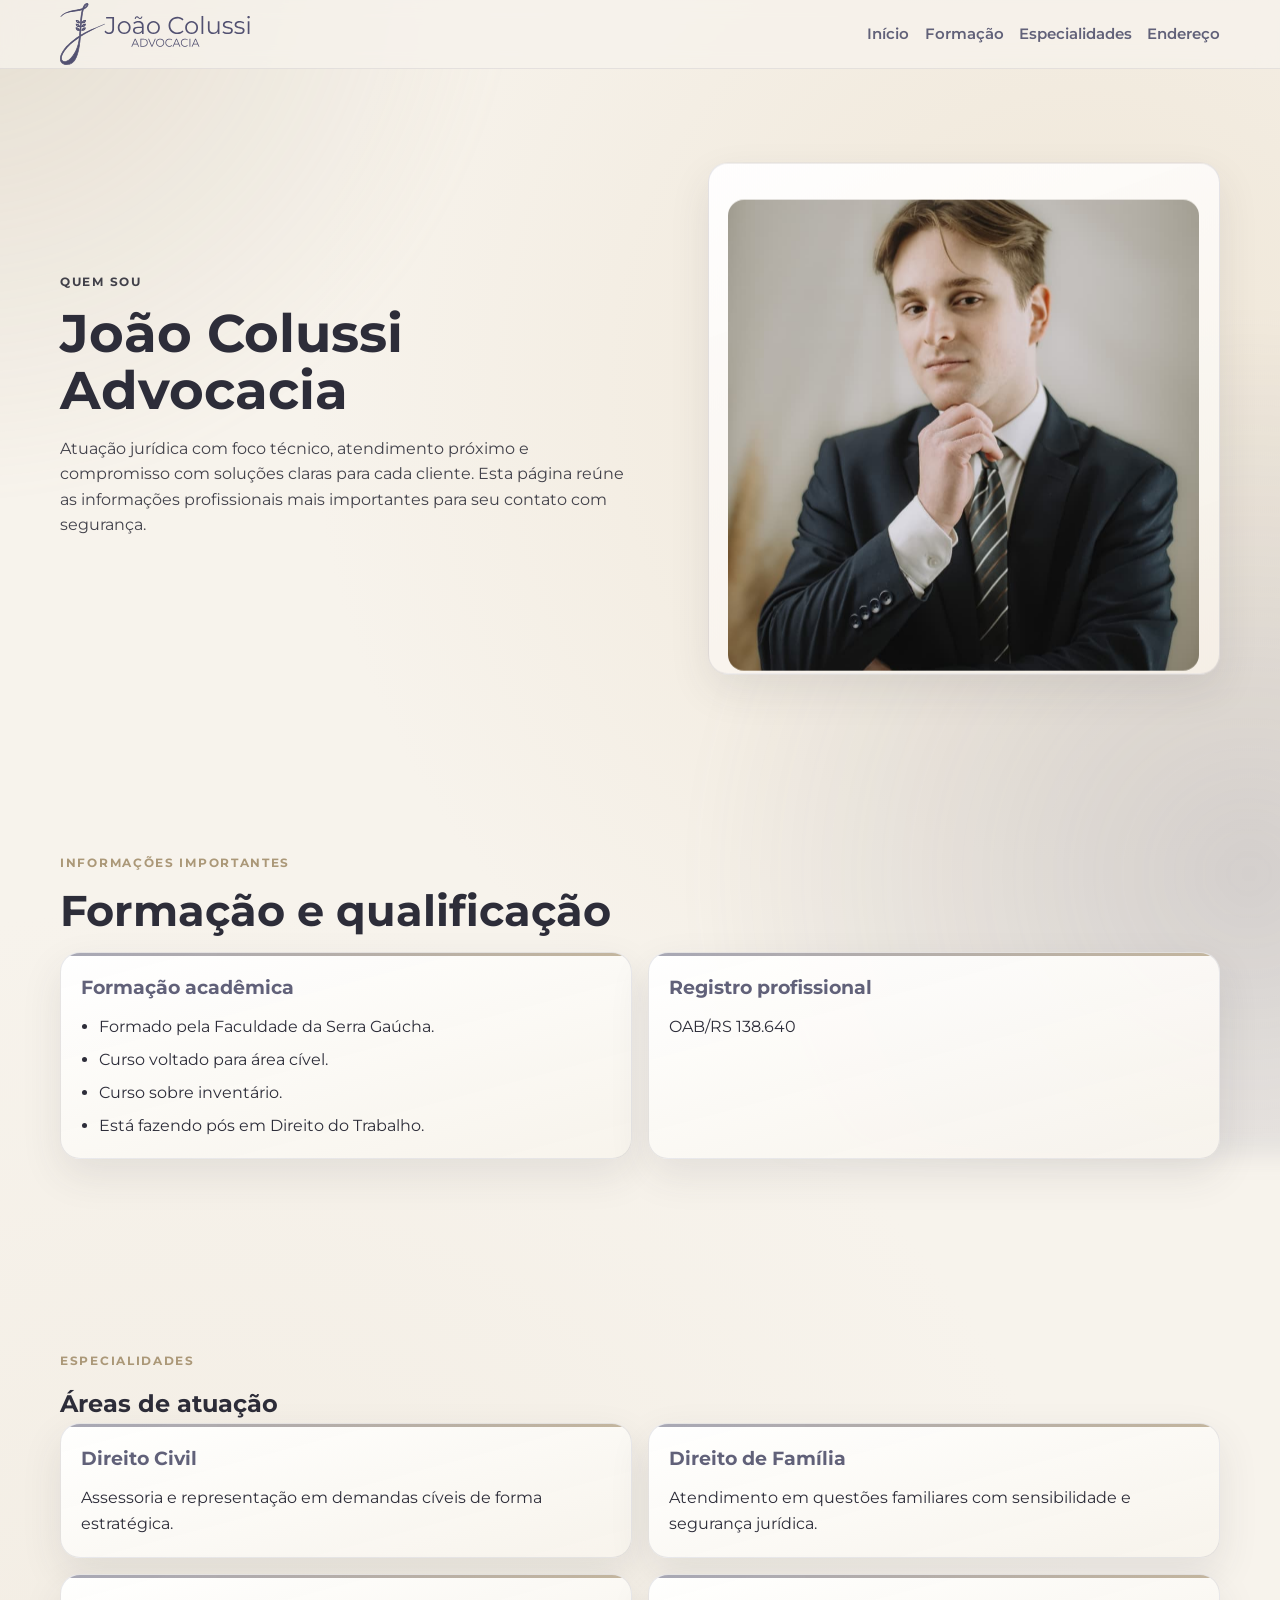
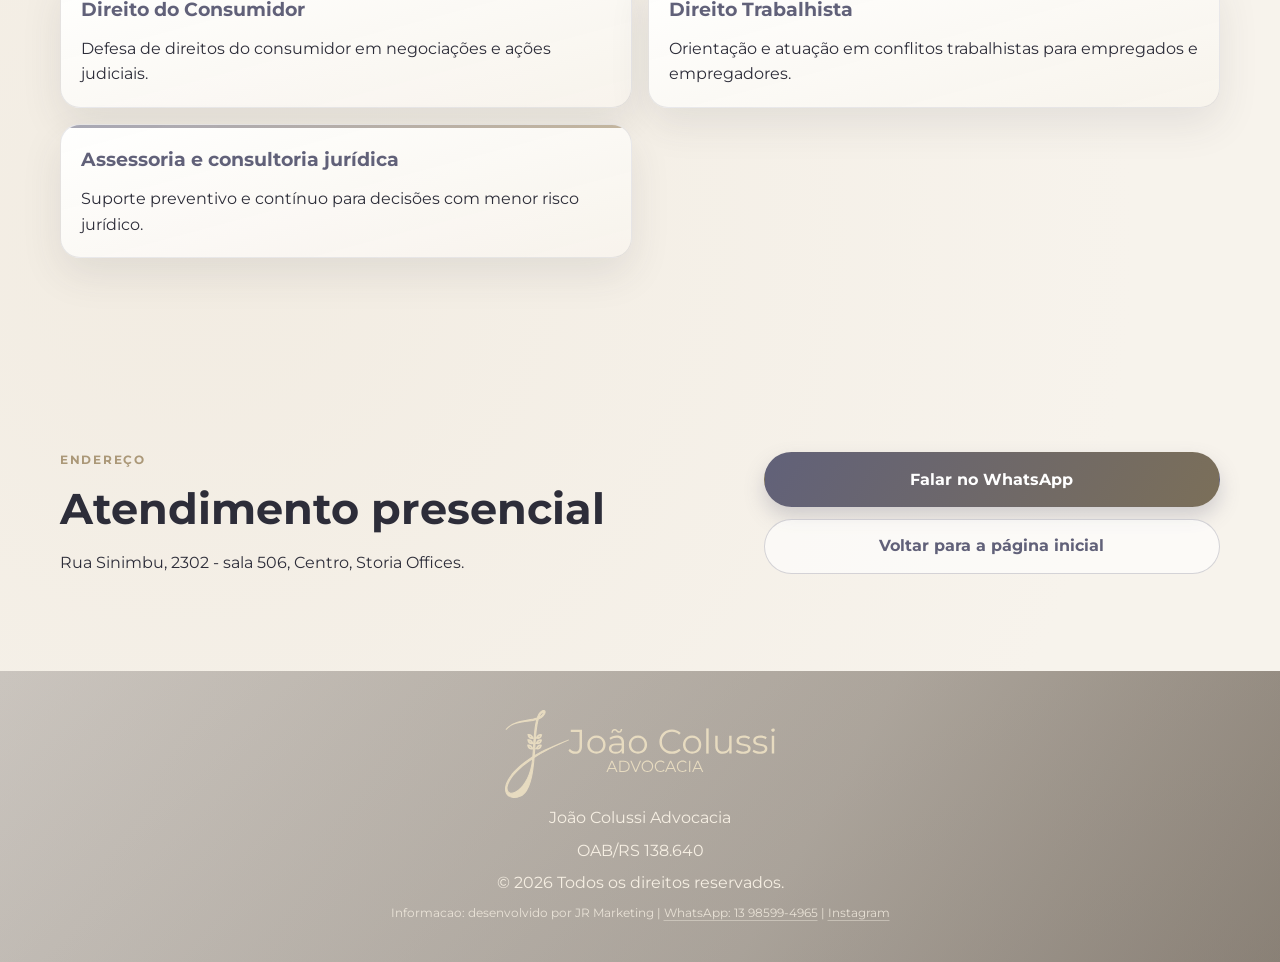
==== quem-sou.html @ 12dce71d "feat: launch premium landing page and vercel deploy setup" ====
<!doctype html>
<html lang="pt-BR">
<head>
  <meta charset="UTF-8" />
  <meta name="viewport" content="width=device-width, initial-scale=1.0" />
  <title>Quem Sou | João Colussi Advocacia</title>
  <meta name="description" content="Conheça João Colussi Advocacia: formação, especialidades, OAB e endereço de atendimento." />
  <link rel="preconnect" href="https://fonts.googleapis.com" />
  <link rel="preconnect" href="https://fonts.gstatic.com" crossorigin />
  <link href="https://fonts.googleapis.com/css2?family=Montserrat:wght@400;500;600;700;800&display=swap" rel="stylesheet" />
  <link rel="stylesheet" href="assets/css/style.css" />
</head>
<body>
  <div class="background-aura" aria-hidden="true"></div>

  <header class="site-header" id="topo">
    <div class="container header-content">
      <a class="brand" href="index.html" aria-label="Voltar para a pagina inicial">
        <img src="assets/img/logo.svg" alt="João Colussi Advocacia" />
      </a>

      <button class="menu-toggle" aria-expanded="false" aria-controls="site-nav" aria-label="Abrir menu">
        <span></span>
        <span></span>
      </button>

      <nav id="site-nav" class="site-nav" aria-label="Navegação principal">
        <a href="index.html">Início</a>
        <a href="#formacao">Formação</a>
        <a href="#especialidades">Especialidades</a>
        <a href="#endereco">Endereço</a>
      </nav>
    </div>
  </header>

  <main>
    <section class="page-hero section-reveal">
      <div class="container page-hero-grid">
        <div>
          <p class="eyebrow">Quem sou</p>
          <h1>João Colussi Advocacia</h1>
          <p>
            Atuação jurídica com foco técnico, atendimento próximo e compromisso com soluções claras para cada cliente.
            Esta página reúne as informações profissionais mais importantes para seu contato com segurança.
          </p>
        </div>

        <div class="profile-panel parallax-wrap" aria-hidden="true" data-parallax data-parallax-speed="0.2">
          <img src="assets/img/foto-quem-sou-pagina.jpeg" alt="" class="profile-photo" data-parallax data-parallax-speed="0.32" />
        </div>
      </div>
    </section>

    <section id="formacao" class="services section-reveal">
      <div class="container">
        <p class="eyebrow">Informações importantes</p>
        <h2>Formação e qualificação</h2>

        <div class="facts-grid">
          <article class="fact-card">
            <h3>Formação acadêmica</h3>
            <ul class="fact-list">
              <li>Formado pela Faculdade da Serra Gaúcha.</li>
              <li>Curso voltado para área cível.</li>
              <li>Curso sobre inventário.</li>
              <li>Está fazendo pós em Direito do Trabalho.</li>
            </ul>
          </article>

          <article class="fact-card">
            <h3>Registro profissional</h3>
            <p>OAB/RS 138.640</p>
          </article>
        </div>
      </div>
    </section>

    <section id="especialidades" class="about section-reveal">
      <div class="container">
        <p class="eyebrow">Especialidades</p>
        <h2>Áreas de atuação</h2>

        <div class="facts-grid">
          <article class="fact-card">
            <h3>Direito Civil</h3>
            <p>Assessoria e representação em demandas cíveis de forma estratégica.</p>
          </article>
          <article class="fact-card">
            <h3>Direito de Família</h3>
            <p>Atendimento em questões familiares com sensibilidade e segurança jurídica.</p>
          </article>
          <article class="fact-card">
            <h3>Direito do Consumidor</h3>
            <p>Defesa de direitos do consumidor em negociações e ações judiciais.</p>
          </article>
          <article class="fact-card">
            <h3>Direito Trabalhista</h3>
            <p>Orientação e atuação em conflitos trabalhistas para empregados e empregadores.</p>
          </article>
          <article class="fact-card">
            <h3>Assessoria e consultoria jurídica</h3>
            <p>Suporte preventivo e contínuo para decisões com menor risco jurídico.</p>
          </article>
        </div>
      </div>
    </section>

    <section id="endereco" class="contact section-reveal">
      <div class="container contact-grid">
        <div>
          <p class="eyebrow">Endereço</p>
          <h2>Atendimento presencial</h2>
          <p>Rua Sinimbu, 2302 - sala 506, Centro, Storia Offices.</p>
        </div>

        <div class="contact-actions">
          <a class="btn btn-primary" href="index.html#contato">Falar no WhatsApp</a>
          <a class="btn btn-ghost" href="index.html">Voltar para a página inicial</a>
        </div>
      </div>
    </section>
  </main>

  <footer class="site-footer">
    <div class="container footer-content">
      <img src="assets/img/logo-inverse.svg" alt="João Colussi Advocacia" class="footer-logo" />
      <p>João Colussi Advocacia</p>
      <p>OAB/RS 138.640</p>
      <p>&copy; <span id="year"></span> Todos os direitos reservados.</p>
      <p class="footer-note">
        Informacao: desenvolvido por JR Marketing |
        <a href="https://wa.me/5513985994965" target="_blank" rel="noopener noreferrer">WhatsApp: 13 98599-4965</a>
        |
        <a href="https://www.instagram.com/jotar.marketing/" target="_blank" rel="noopener noreferrer">Instagram</a>
      </p>
    </div>
  </footer>

  <script src="assets/js/main.js"></script>
</body>
</html>
---- assets/css/style.css ----
:root {
  --color-bg: #f7f3ec;
  --color-surface: #ffffff;
  --color-ink: #2d2d39;
  --color-brand: #616179;
  --color-accent: #ab9878;
  --color-soft: #e6dbc8;
  --shadow-strong: 0 25px 70px rgba(97, 97, 121, 0.2);
  --shadow-soft: 0 12px 30px rgba(58, 58, 73, 0.12);
  --shadow-card: 0 16px 40px rgba(58, 58, 73, 0.1);
  --shadow-card-hover: 0 24px 52px rgba(58, 58, 73, 0.18);
  --radius: 22px;
}

* {
  box-sizing: border-box;
}

html {
  scroll-behavior: smooth;
}

body {
  margin: 0;
  color: var(--color-ink);
  background: radial-gradient(circle at 85% 15%, #efe6d7 0%, transparent 32%),
    radial-gradient(circle at 15% 72%, #f2ece2 0%, transparent 44%),
    var(--color-bg);
  font-family: "Montserrat", sans-serif;
  line-height: 1.6;
}

img {
  max-width: 100%;
  display: block;
}

h1,
h2,
h3,
p {
  margin: 0;
}

.container {
  width: min(1160px, 92vw);
  margin-inline: auto;
}

.background-aura {
  position: fixed;
  inset: -20vmax;
  pointer-events: none;
  z-index: -1;
  background:
    radial-gradient(circle at 12% 14%, rgba(171, 152, 120, 0.25), transparent 28%),
    radial-gradient(circle at 84% 80%, rgba(97, 97, 121, 0.22), transparent 30%);
  filter: blur(12px);
}

.site-header {
  position: sticky;
  top: 0;
  z-index: 20;
  backdrop-filter: blur(10px);
  background: rgba(247, 243, 236, 0.78);
  border-bottom: 1px solid rgba(97, 97, 121, 0.12);
}

.header-content {
  min-height: 68px;
  display: flex;
  align-items: center;
  justify-content: space-between;
  gap: 1rem;
}

.brand img {
  width: min(190px, 34vw);
}

.site-nav {
  display: flex;
  gap: 0.95rem;
}

.site-nav a {
  text-decoration: none;
  color: var(--color-brand);
  font-weight: 600;
  font-size: 0.95rem;
  position: relative;
}

.site-nav a::after {
  content: "";
  position: absolute;
  left: 0;
  bottom: -6px;
  width: 0;
  height: 2px;
  background: var(--color-accent);
  transition: width 0.25s ease;
}

.site-nav a:hover::after,
.site-nav a:focus-visible::after {
  width: 100%;
}

.menu-toggle {
  display: none;
  border: 0;
  background: transparent;
  width: 42px;
  height: 42px;
  padding: 0;
  cursor: pointer;
}

.menu-toggle span {
  display: block;
  width: 26px;
  height: 2px;
  margin: 7px auto;
  background: var(--color-brand);
  transition: transform 0.25s ease, opacity 0.25s ease;
}

section {
  padding: 6rem 0;
}

section[id] {
  scroll-margin-top: 92px;
}

.eyebrow {
  letter-spacing: 0.14em;
  text-transform: uppercase;
  font-size: 0.76rem;
  font-weight: 700;
  color: var(--color-accent);
  margin-bottom: 0.9rem;
}

.hero {
  padding-top: 4.5rem;
}

.hero-grid {
  display: grid;
  grid-template-columns: 1.1fr 0.9fr;
  gap: clamp(1.6rem, 4vw, 4rem);
  align-items: center;
}

.hero-copy h1 {
  font-size: clamp(2rem, 4.7vw, 3.65rem);
  line-height: 1.05;
  max-width: 15ch;
  margin-bottom: 1.2rem;
}

.lead {
  max-width: 52ch;
  color: rgba(45, 45, 57, 0.86);
}

.hero-cta {
  display: flex;
  flex-wrap: wrap;
  gap: 0.85rem;
  margin-top: 2rem;
}

.btn {
  display: inline-flex;
  align-items: center;
  justify-content: center;
  border-radius: 999px;
  padding: 0.85rem 1.25rem;
  text-decoration: none;
  font-weight: 700;
  border: 1px solid transparent;
  transition: transform 0.2s ease, box-shadow 0.2s ease;
}

.btn:hover,
.btn:focus-visible {
  transform: translateY(-2px);
}

.btn-primary {
  color: #fff;
  background: linear-gradient(120deg, #616179, #7b6f59);
  box-shadow: 0 10px 20px rgba(97, 97, 121, 0.25);
}

.btn-ghost {
  color: var(--color-brand);
  border-color: rgba(97, 97, 121, 0.26);
  background: rgba(255, 255, 255, 0.6);
}

.hero-metrics {
  list-style: none;
  margin: 2.4rem 0 0;
  padding: 0;
  display: grid;
  grid-template-columns: repeat(3, 1fr);
  gap: 0.9rem;
}

.hero-metrics li {
  background: rgba(255, 255, 255, 0.72);
  border: 1px solid rgba(97, 97, 121, 0.1);
  border-radius: 16px;
  padding: 0.9rem;
  box-shadow: var(--shadow-soft);
}

.hero-metrics strong {
  display: block;
  color: var(--color-brand);
}

.hero-metrics span {
  font-size: 0.92rem;
}

.hero-visual {
  display: grid;
  place-items: center;
}

.hero-frame {
  width: min(560px, 100%);
  border-radius: calc(var(--radius) + 8px);
  background: linear-gradient(160deg, #ebe3d4, #d8cab0);
  padding: clamp(0.7rem, 1.6vw, 1.2rem);
  box-shadow: var(--shadow-strong);
  position: relative;
  overflow: hidden;
}

.hero-frame::after {
  content: "";
  position: absolute;
  inset: -20% -40% auto auto;
  width: 210px;
  height: 210px;
  border-radius: 50%;
  background: radial-gradient(circle, rgba(255, 255, 255, 0.3), transparent 65%);
  pointer-events: none;
}

.hero-frame img {
  width: 100%;
  object-fit: cover;
  border-radius: var(--radius);
}

.about {
  position: relative;
}

.about-grid {
  display: grid;
  grid-template-columns: 0.9fr 1.1fr;
  align-items: center;
  gap: clamp(1.6rem, 4vw, 4rem);
}

.about-image-wrap {
  position: relative;
}

.about-image-wrap::before {
  content: "";
  position: absolute;
  inset: -20px;
  z-index: -1;
  border: 1px solid rgba(97, 97, 121, 0.2);
  border-radius: calc(var(--radius) + 12px);
}

.about-image {
  border-radius: var(--radius);
  box-shadow: var(--shadow-strong);
  width: 100%;
  aspect-ratio: 4 / 5;
  object-fit: cover;
}

.about-copy h2,
.services h2,
.contact h2 {
  font-size: clamp(1.7rem, 3.6vw, 2.7rem);
  line-height: 1.15;
  margin-bottom: 1rem;
}

.about-copy p + p {
  margin-top: 1rem;
}

.services-grid {
  margin-top: 2.4rem;
  display: grid;
  grid-template-columns: repeat(2, 1fr);
  gap: 1rem;
}

.service-card {
  background: linear-gradient(165deg, rgba(255, 255, 255, 0.95), rgba(248, 244, 238, 0.92));
  border-radius: 20px;
  border: 1px solid rgba(97, 97, 121, 0.14);
  padding: 1.28rem;
  box-shadow: var(--shadow-card);
  position: relative;
  overflow: hidden;
  transition: transform 0.28s ease, box-shadow 0.28s ease, border-color 0.28s ease;
}

.service-card::before {
  content: "";
  position: absolute;
  top: 0;
  left: 0;
  right: 0;
  height: 3px;
  background: linear-gradient(90deg, rgba(171, 152, 120, 0.65), rgba(97, 97, 121, 0.55));
}

.service-card h3 {
  color: var(--color-brand);
  margin-bottom: 0.55rem;
}

.service-card:hover,
.service-card:focus-within {
  transform: translateY(-5px);
  box-shadow: var(--shadow-card-hover);
  border-color: rgba(97, 97, 121, 0.24);
}

.highlights {
  background: linear-gradient(145deg, #4f5067, #6d6178 62%, #8d7d65);
  color: #f8f5f0;
}

.highlights-grid {
  display: grid;
  grid-template-columns: repeat(3, 1fr);
  gap: 1rem;
}

.highlights-grid article {
  border: 1px solid rgba(255, 255, 255, 0.25);
  background: rgba(255, 255, 255, 0.07);
  border-radius: 16px;
  padding: 1.1rem;
}

.highlights-grid h3 {
  margin-bottom: 0.55rem;
}

.contact-grid {
  display: grid;
  grid-template-columns: 1.2fr 0.8fr;
  gap: 1.2rem;
  align-items: center;
}

.contact-actions {
  display: grid;
  gap: 0.75rem;
}

.site-footer {
  position: relative;
  overflow: hidden;
  background: linear-gradient(120deg, #efe8dd 0%, #e6dbc8 26%, #ab9878 58%, #616179 100%);
  background-size: 240% 240%;
  animation: footerGradientShift 16s ease-in-out infinite;
  color: #f6efe3;
  text-align: center;
  padding: 2.4rem 0;
}

.site-footer::before {
  content: "";
  position: absolute;
  inset: 0;
  background: linear-gradient(135deg, rgba(34, 35, 49, 0.18), rgba(34, 35, 49, 0.38));
  pointer-events: none;
}

.footer-content {
  position: relative;
  z-index: 1;
  display: grid;
  justify-items: center;
  gap: 0.45rem;
}

.footer-note {
  font-size: 0.78rem;
  opacity: 0.82;
}

.footer-note a {
  font-size: 0.78rem;
}

.footer-content a {
  color: #f6efe3;
  text-decoration-color: rgba(246, 239, 227, 0.5);
  text-underline-offset: 3px;
}

.footer-content a:hover,
.footer-content a:focus-visible {
  text-decoration-color: #f6efe3;
}

@keyframes footerGradientShift {
  0% {
    background-position: 0% 50%;
  }

  50% {
    background-position: 100% 50%;
  }

  100% {
    background-position: 0% 50%;
  }
}

.footer-logo {
  width: min(270px, 62vw);
}

.section-reveal {
  opacity: 0;
  transform: translateY(20px);
  transition: opacity 0.6s ease, transform 0.6s ease;
}

.section-reveal.in-view {
  opacity: 1;
  transform: none;
}

.page-hero {
  padding-top: 5rem;
}

.page-hero-grid {
  display: grid;
  grid-template-columns: 1.08fr 0.92fr;
  gap: clamp(1.5rem, 4vw, 3rem);
  align-items: center;
}

.page-hero h1 {
  font-size: clamp(2rem, 4.5vw, 3.3rem);
  line-height: 1.08;
  margin-bottom: 1rem;
}

.page-hero p {
  color: rgba(45, 45, 57, 0.9);
  max-width: 52ch;
}

.profile-panel {
  background: linear-gradient(160deg, rgba(255, 255, 255, 0.94), rgba(246, 240, 231, 0.95));
  border: 1px solid rgba(97, 97, 121, 0.16);
  border-radius: 20px;
  box-shadow: var(--shadow-card);
  padding: 1.2rem;
}

.profile-photo {
  width: 100%;
  border-radius: 16px;
  object-fit: cover;
  aspect-ratio: 1 / 1;
}

.facts-grid {
  display: grid;
  grid-template-columns: repeat(2, 1fr);
  gap: 1rem;
}

.fact-card {
  background: linear-gradient(165deg, rgba(255, 255, 255, 0.96), rgba(247, 243, 236, 0.94));
  border: 1px solid rgba(97, 97, 121, 0.14);
  border-radius: 20px;
  padding: 1.25rem;
  box-shadow: var(--shadow-card);
  position: relative;
  overflow: hidden;
  transition: transform 0.28s ease, box-shadow 0.28s ease, border-color 0.28s ease;
}

.fact-card::before {
  content: "";
  position: absolute;
  top: 0;
  left: 0;
  right: 0;
  height: 3px;
  background: linear-gradient(90deg, rgba(97, 97, 121, 0.55), rgba(171, 152, 120, 0.7));
}

.fact-card h3 {
  color: var(--color-brand);
  margin-bottom: 0.7rem;
}

.fact-card:hover,
.fact-card:focus-within {
  transform: translateY(-5px);
  box-shadow: var(--shadow-card-hover);
  border-color: rgba(97, 97, 121, 0.24);
}

.fact-list {
  margin: 0;
  padding-left: 1.15rem;
}

.fact-list li + li {
  margin-top: 0.45rem;
}

.who-layout {
  margin-top: 2.7rem;
  display: grid;
  grid-template-columns: 1.1fr 0.9fr;
  gap: 1rem;
  align-items: stretch;
}

.who-intro-card {
  background: linear-gradient(148deg, rgba(255, 255, 255, 0.98), rgba(243, 236, 224, 0.95));
  border: 1px solid rgba(97, 97, 121, 0.17);
  border-radius: 20px;
  box-shadow: var(--shadow-card);
  padding: 1.45rem;
  position: relative;
  overflow: hidden;
}

.who-intro-card::after {
  content: "";
  position: absolute;
  inset: auto -40px -60px auto;
  width: 210px;
  height: 210px;
  border-radius: 50%;
  background: radial-gradient(circle, rgba(171, 152, 120, 0.24), transparent 68%);
  pointer-events: none;
}

.who-intro-card h3 {
  color: var(--color-brand);
  font-size: clamp(1.35rem, 2.2vw, 1.8rem);
  margin-bottom: 0.65rem;
}

.who-intro-card p {
  color: rgba(45, 45, 57, 0.9);
}

.who-badges {
  margin-top: 1rem;
  display: grid;
  grid-template-columns: repeat(2, 1fr);
  gap: 0.7rem;
}

.who-badge {
  background: rgba(255, 255, 255, 0.75);
  border: 1px solid rgba(97, 97, 121, 0.16);
  border-radius: 14px;
  padding: 0.8rem;
  box-shadow: 0 6px 16px rgba(58, 58, 73, 0.08);
}

.who-badge strong {
  display: block;
  color: var(--color-brand);
  margin-bottom: 0.2rem;
}

.who-badge span {
  font-size: 0.95rem;
}

.who-columns {
  margin-top: 1rem;
  display: grid;
  grid-template-columns: repeat(2, 1fr);
  gap: 1rem;
}

.parallax-wrap {
  overflow: hidden;
}

[data-parallax] {
  --parallax-y: 0px;
  transform: translate3d(0, var(--parallax-y), 0);
  will-change: transform;
}

@media (max-width: 950px) {
  .hero-grid,
  .page-hero-grid,
  .who-layout,
  .who-columns,
  .about-grid,
  .contact-grid,
  .highlights-grid,
  .facts-grid {
    grid-template-columns: 1fr;
  }

  .who-badges {
    grid-template-columns: 1fr;
  }

  .hero-copy h1,
  .lead {
    max-width: none;
  }

  .services-grid,
  .hero-metrics {
    grid-template-columns: 1fr;
  }
}

@media (max-width: 760px) {
  .site-nav {
    position: absolute;
    inset: 68px 0 auto 0;
    background: rgba(247, 243, 236, 0.97);
    border-bottom: 1px solid rgba(97, 97, 121, 0.12);
    display: grid;
    gap: 0;
    transform: scaleY(0);
    transform-origin: top;
    transition: transform 0.22s ease;
  }

  .site-nav a {
    padding: 0.95rem 4vw;
  }

  .site-nav.open {
    transform: scaleY(1);
  }

  .menu-toggle {
    display: inline-block;
  }

  .menu-toggle.open span:nth-child(1) {
    transform: translateY(9px) rotate(45deg);
  }

  .menu-toggle.open span:nth-child(2) {
    transform: translateY(-9px) rotate(-45deg);
  }

  section {
    padding: 4.5rem 0;
  }
}

@media (prefers-reduced-motion: reduce) {
  .site-footer {
    animation: none;
  }

  [data-parallax] {
    transform: none !important;
  }

  .service-card,
  .fact-card {
    transition: none;
  }
}
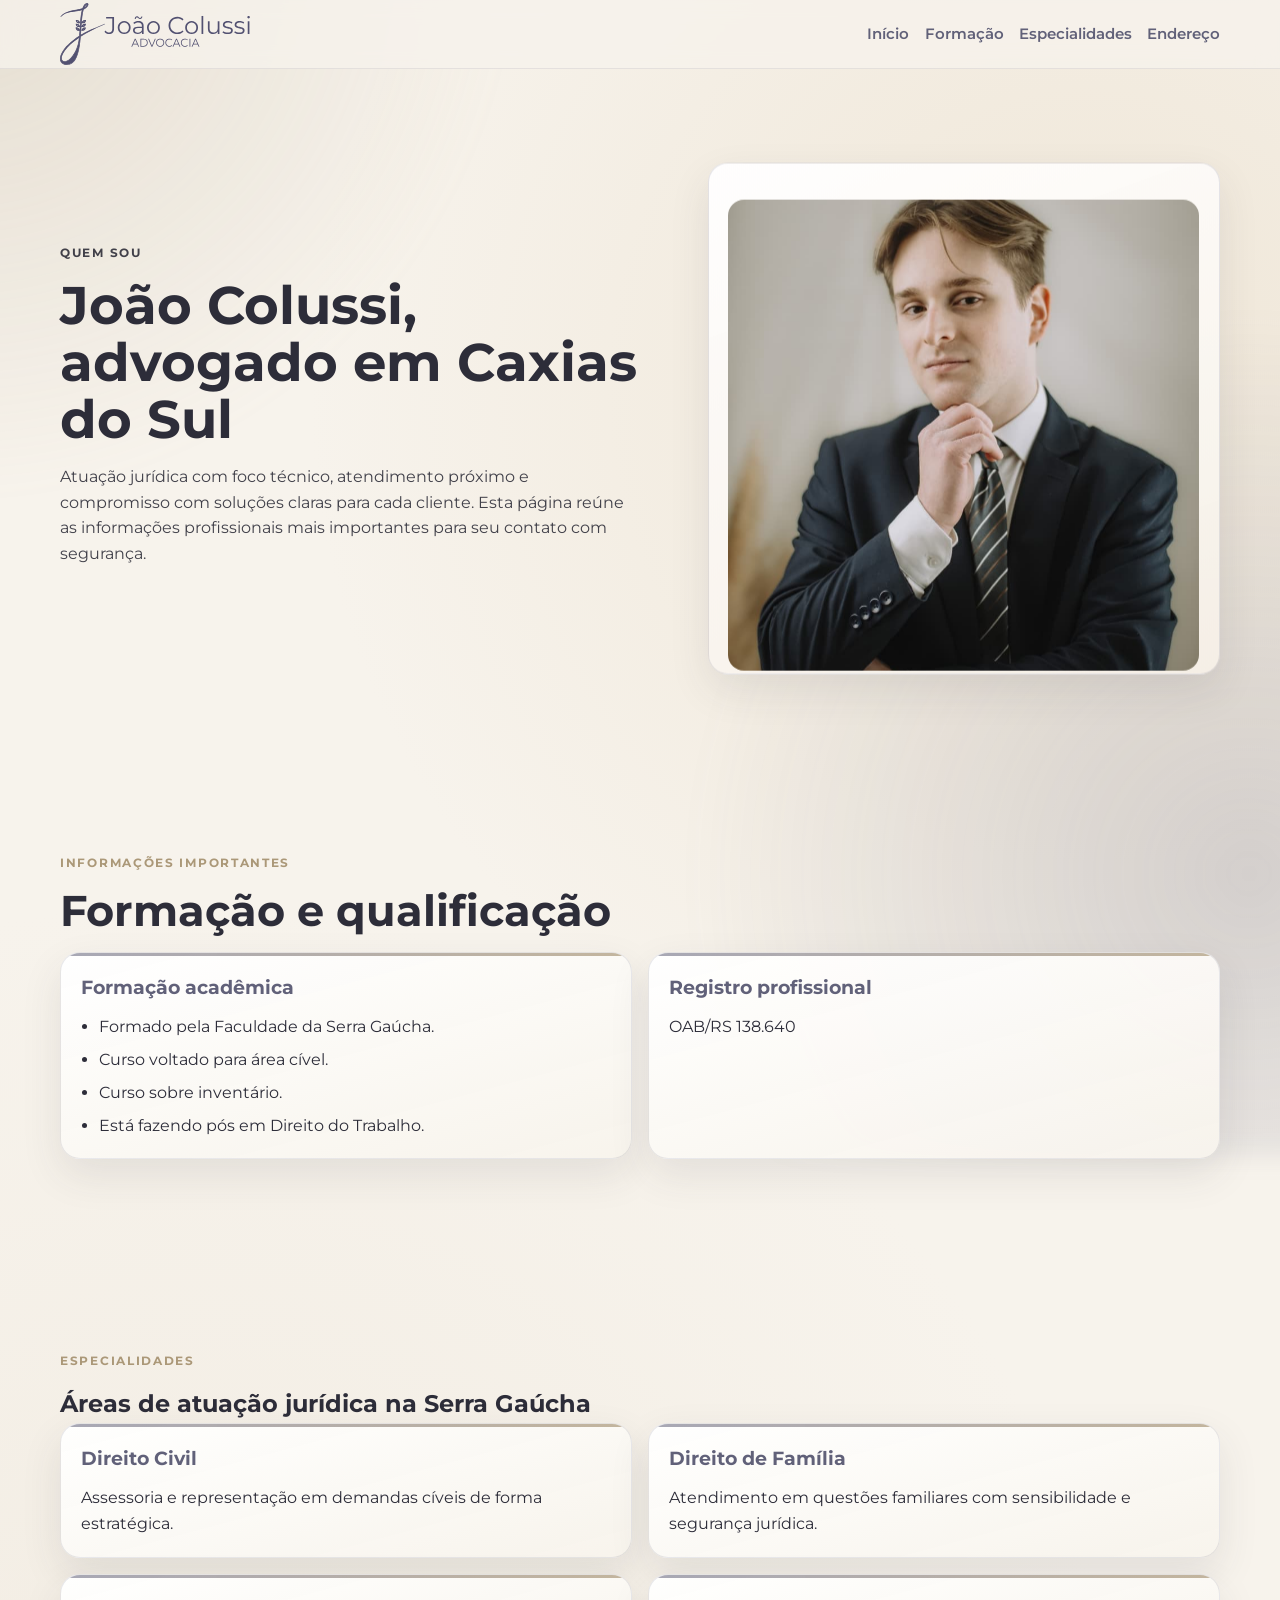
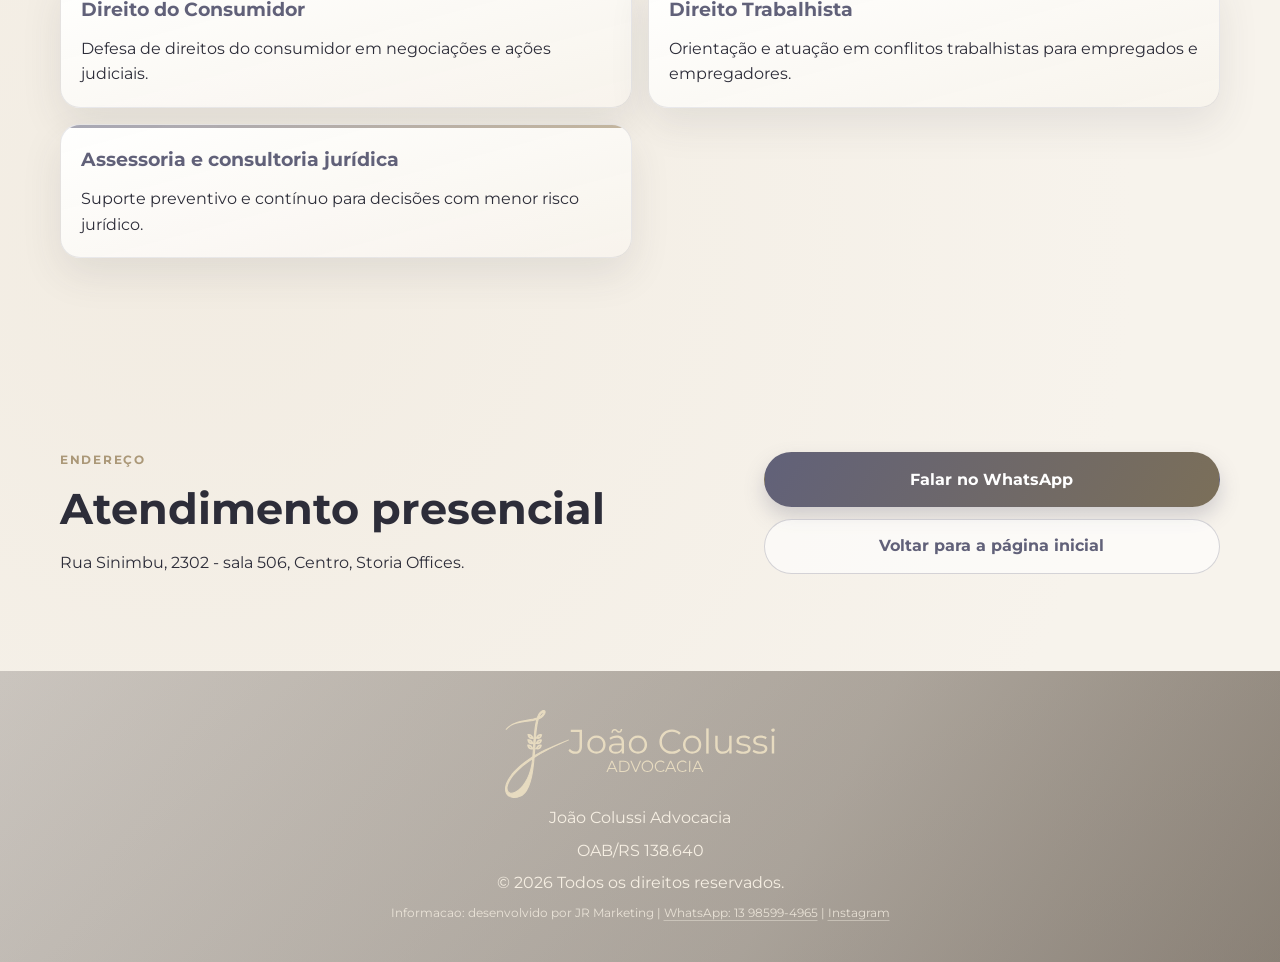
==== commit 4d2c6715: "feat: melhora SEO local e preview de compartilhamento" ====
--- a/quem-sou.html
+++ b/quem-sou.html
@@ -3,12 +3,50 @@
 <head>
   <meta charset="UTF-8" />
   <meta name="viewport" content="width=device-width, initial-scale=1.0" />
-  <title>Quem Sou | João Colussi Advocacia</title>
-  <meta name="description" content="Conheça João Colussi Advocacia: formação, especialidades, OAB e endereço de atendimento." />
+  <title>Quem é João Colussi | Advogado em Caxias do Sul</title>
+  <meta name="description" content="Conheça João Colussi, advogado em Caxias do Sul, sua formação, áreas de atuação e atendimento para toda a Serra Gaúcha." />
+  <meta name="robots" content="index, follow" />
+  <link rel="canonical" href="https://joaocolussiadvocacia.com.br/quem-sou" />
+
+  <meta property="og:locale" content="pt_BR" />
+  <meta property="og:type" content="profile" />
+  <meta property="og:site_name" content="João Colussi Advocacia" />
+  <meta property="og:title" content="Quem é João Colussi | Advogado em Caxias do Sul" />
+  <meta property="og:description" content="Perfil profissional, formação e especialidades jurídicas com atendimento em Caxias do Sul e região." />
+  <meta property="og:url" content="https://joaocolussiadvocacia.com.br/quem-sou" />
+  <meta property="og:image" content="https://joaocolussiadvocacia.com.br/assets/img/twittergoogle.jpg" />
+  <meta property="og:image:alt" content="João Colussi, advogado em Caxias do Sul" />
+
+  <meta name="twitter:card" content="summary_large_image" />
+  <meta name="twitter:title" content="Quem é João Colussi | Advogado em Caxias do Sul" />
+  <meta name="twitter:description" content="Conheça o perfil profissional e as áreas de atuação de João Colussi Advocacia." />
+  <meta name="twitter:image" content="https://joaocolussiadvocacia.com.br/assets/img/twittergoogle.jpg" />
+  <link rel="icon" type="image/svg+xml" href="assets/img/favicon.svg" />
   <link rel="preconnect" href="https://fonts.googleapis.com" />
   <link rel="preconnect" href="https://fonts.gstatic.com" crossorigin />
   <link href="https://fonts.googleapis.com/css2?family=Montserrat:wght@400;500;600;700;800&display=swap" rel="stylesheet" />
   <link rel="stylesheet" href="assets/css/style.css" />
+
+  <script type="application/ld+json">
+    {
+      "@context": "https://schema.org",
+      "@type": "Person",
+      "name": "João Colussi",
+      "jobTitle": "Advogado",
+      "worksFor": {
+        "@type": "LegalService",
+        "name": "João Colussi Advocacia",
+        "url": "https://joaocolussiadvocacia.com.br/"
+      },
+      "address": {
+        "@type": "PostalAddress",
+        "streetAddress": "Rua Sinimbu, 2302 - sala 506, Centro, Storia Offices",
+        "addressLocality": "Caxias do Sul",
+        "addressRegion": "RS",
+        "addressCountry": "BR"
+      }
+    }
+  </script>
 </head>
 <body>
   <div class="background-aura" aria-hidden="true"></div>
@@ -38,7 +76,7 @@
       <div class="container page-hero-grid">
         <div>
           <p class="eyebrow">Quem sou</p>
-          <h1>João Colussi Advocacia</h1>
+          <h1>João Colussi, advogado em Caxias do Sul</h1>
           <p>
             Atuação jurídica com foco técnico, atendimento próximo e compromisso com soluções claras para cada cliente.
             Esta página reúne as informações profissionais mais importantes para seu contato com segurança.
@@ -78,7 +116,7 @@
     <section id="especialidades" class="about section-reveal">
       <div class="container">
         <p class="eyebrow">Especialidades</p>
-        <h2>Áreas de atuação</h2>
+        <h2>Áreas de atuação jurídica na Serra Gaúcha</h2>
 
         <div class="facts-grid">
           <article class="fact-card">
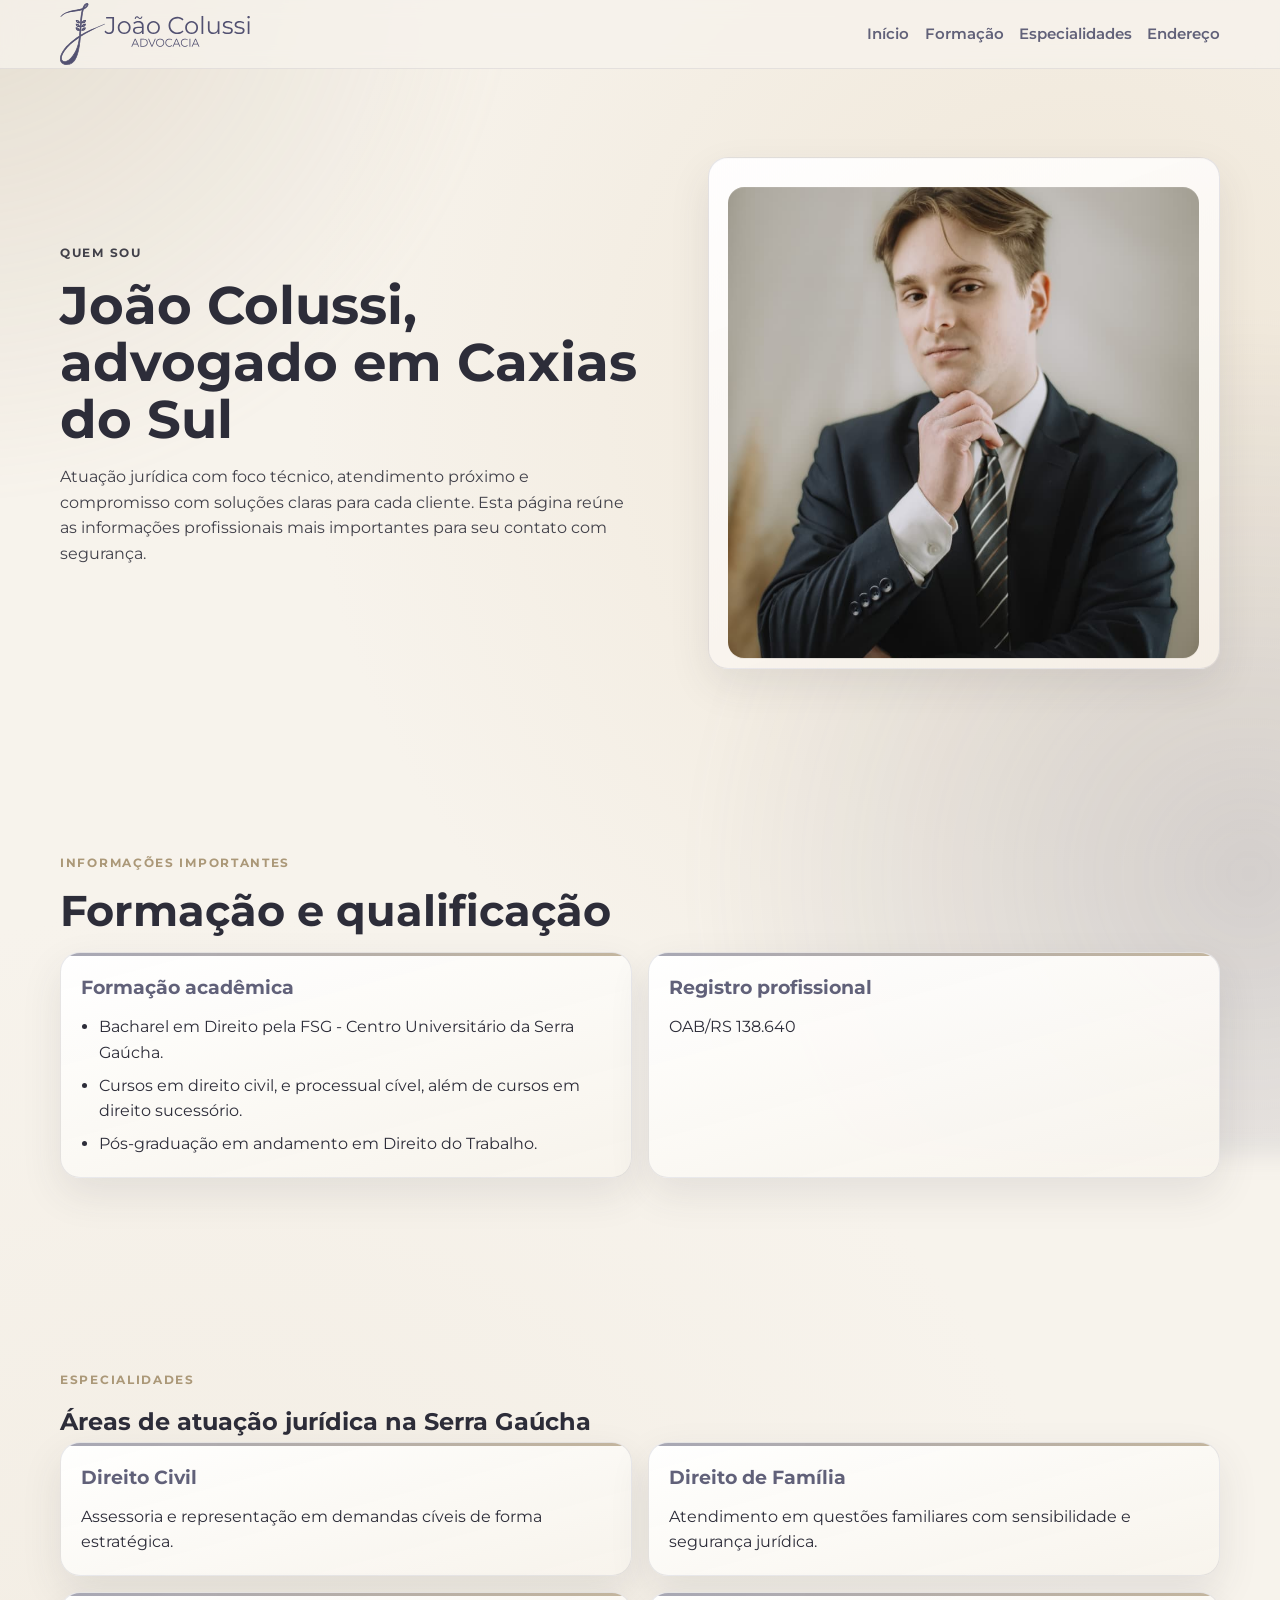
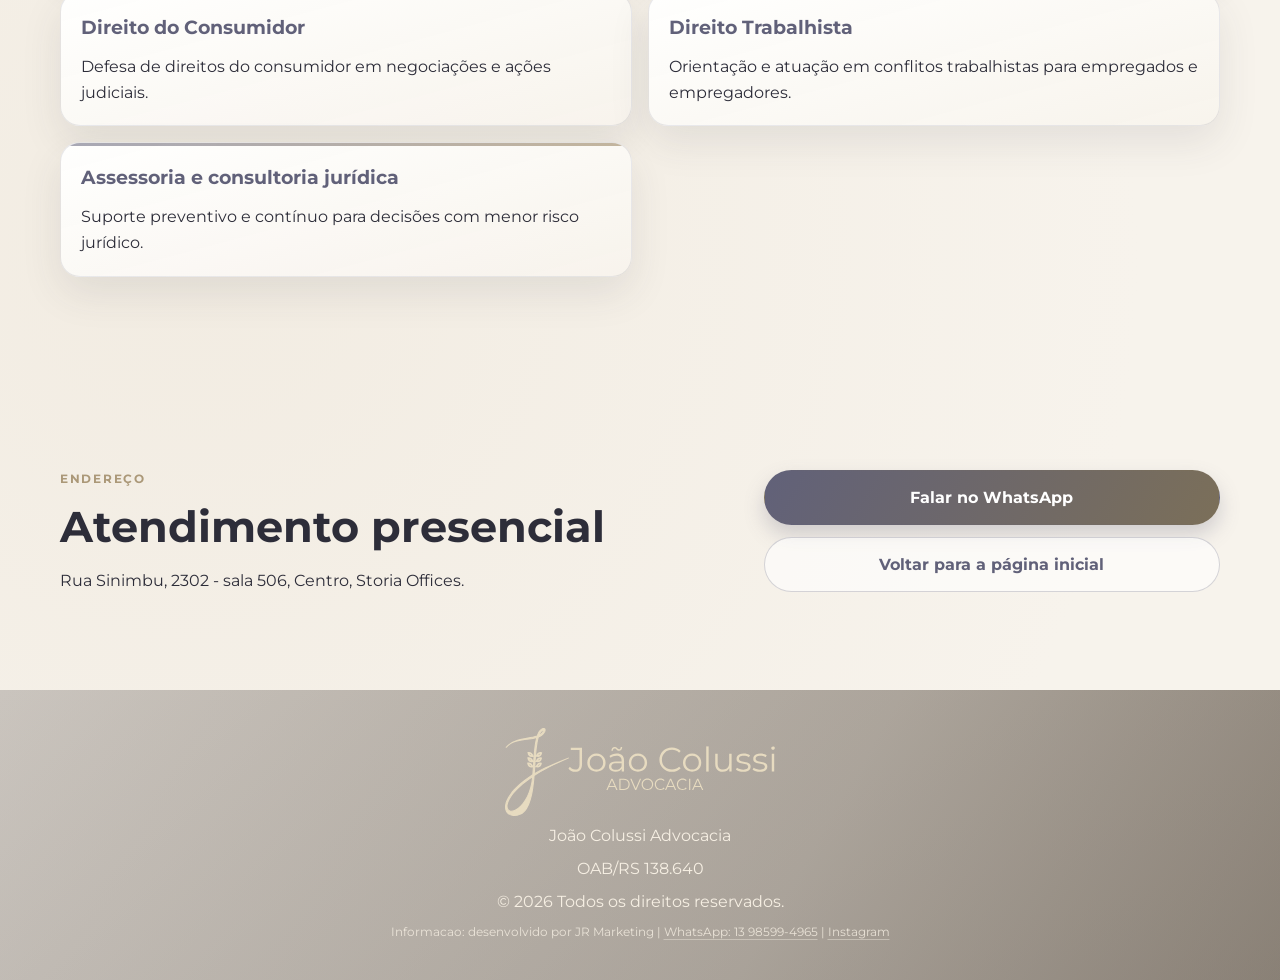
==== commit 9e186695: "Ajusta links de contato e atualiza currículo" ====
--- a/quem-sou.html
+++ b/quem-sou.html
@@ -98,10 +98,9 @@
           <article class="fact-card">
             <h3>Formação acadêmica</h3>
             <ul class="fact-list">
-              <li>Formado pela Faculdade da Serra Gaúcha.</li>
-              <li>Curso voltado para área cível.</li>
-              <li>Curso sobre inventário.</li>
-              <li>Está fazendo pós em Direito do Trabalho.</li>
+              <li>Bacharel em Direito pela FSG - Centro Universitário da Serra Gaúcha.</li>
+              <li>Cursos em direito civil, e processual cível, além de cursos em direito sucessório.</li>
+              <li>Pós-graduação em andamento em Direito do Trabalho.</li>
             </ul>
           </article>
 
@@ -152,7 +151,7 @@
         </div>
 
         <div class="contact-actions">
-          <a class="btn btn-primary" href="index.html#contato">Falar no WhatsApp</a>
+          <a class="btn btn-primary" href="https://wa.me/555496407648" target="_blank" rel="noopener noreferrer">Falar no WhatsApp</a>
           <a class="btn btn-ghost" href="index.html">Voltar para a página inicial</a>
         </div>
       </div>
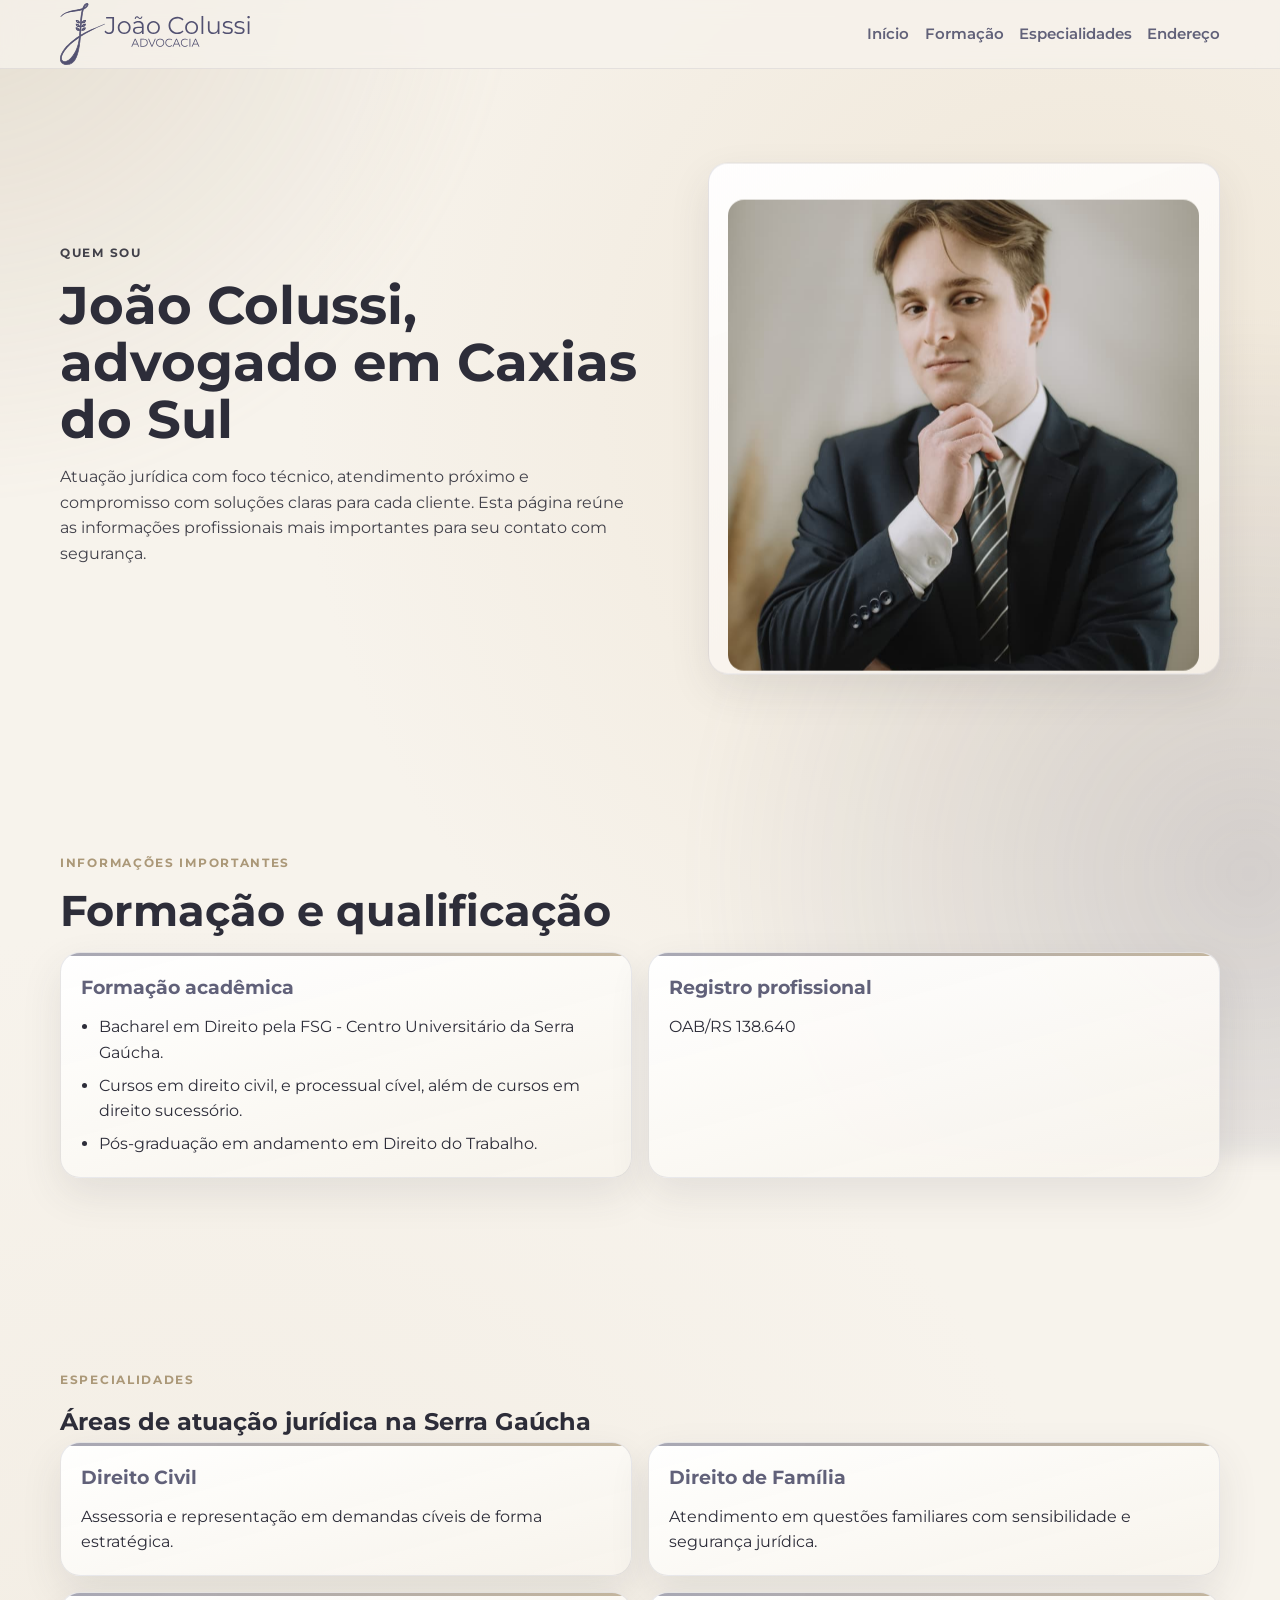
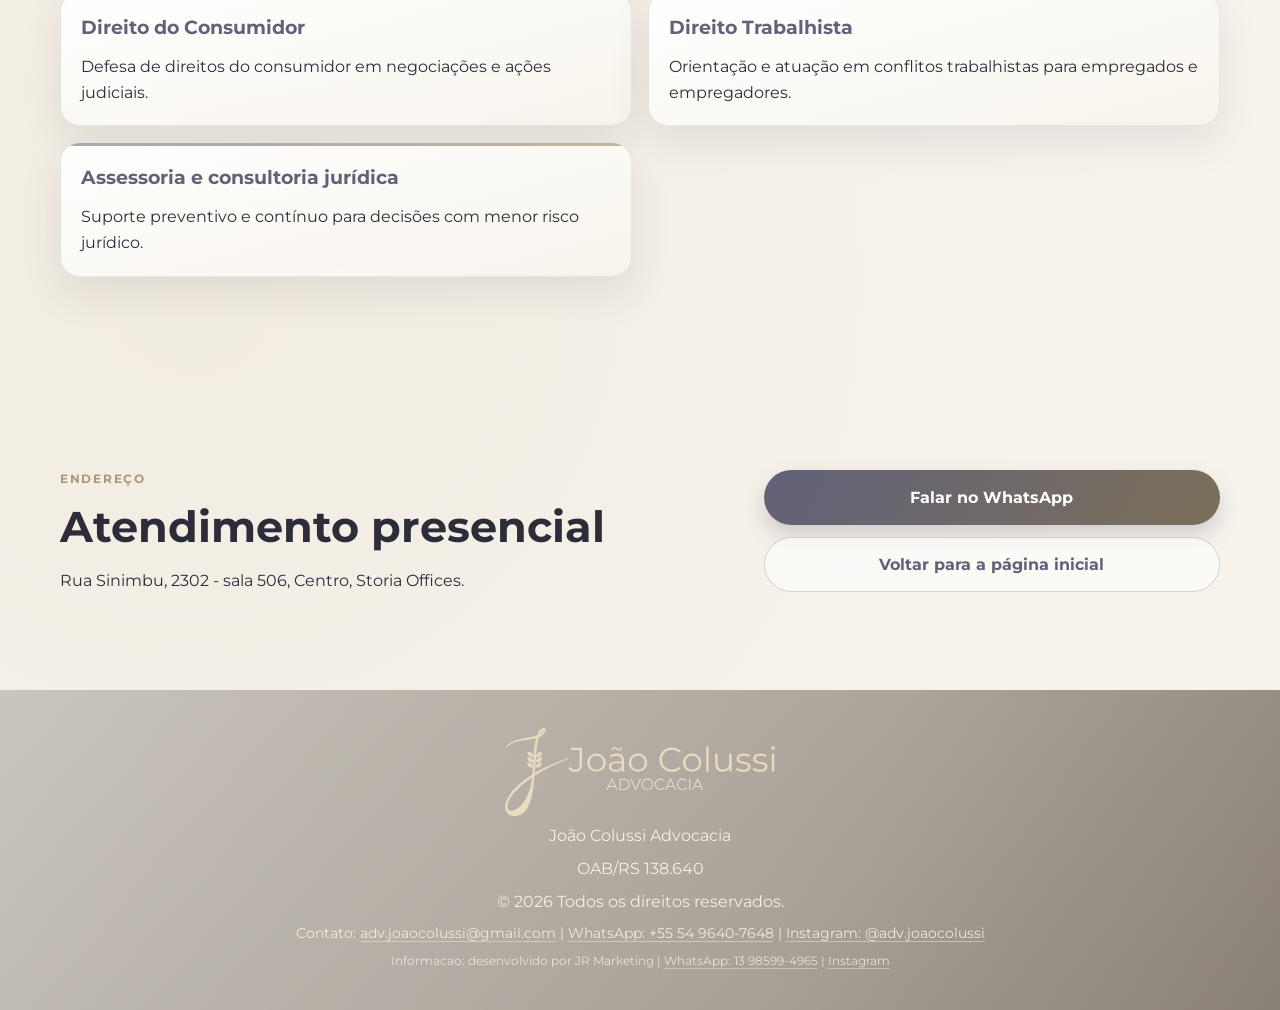
==== commit 33dff06d: "Adiciona contatos no footer acima dos créditos" ====
--- a/quem-sou.html
+++ b/quem-sou.html
@@ -164,6 +164,14 @@
       <p>João Colussi Advocacia</p>
       <p>OAB/RS 138.640</p>
       <p>&copy; <span id="year"></span> Todos os direitos reservados.</p>
+      <p class="footer-contact">
+        Contato:
+        <a href="mailto:adv.joaocolussi@gmail.com">adv.joaocolussi@gmail.com</a>
+        |
+        <a href="https://wa.me/555496407648" target="_blank" rel="noopener noreferrer">WhatsApp: +55 54 9640-7648</a>
+        |
+        <a href="https://www.instagram.com/adv.joaocolussi/" target="_blank" rel="noopener noreferrer">Instagram: @adv.joaocolussi</a>
+      </p>
       <p class="footer-note">
         Informacao: desenvolvido por JR Marketing |
         <a href="https://wa.me/5513985994965" target="_blank" rel="noopener noreferrer">WhatsApp: 13 98599-4965</a>
--- a/assets/css/style.css
+++ b/assets/css/style.css
@@ -406,6 +406,11 @@
   gap: 0.45rem;
 }
 
+.footer-contact {
+  font-size: 0.88rem;
+  opacity: 0.92;
+}
+
 .footer-note {
   font-size: 0.78rem;
   opacity: 0.82;
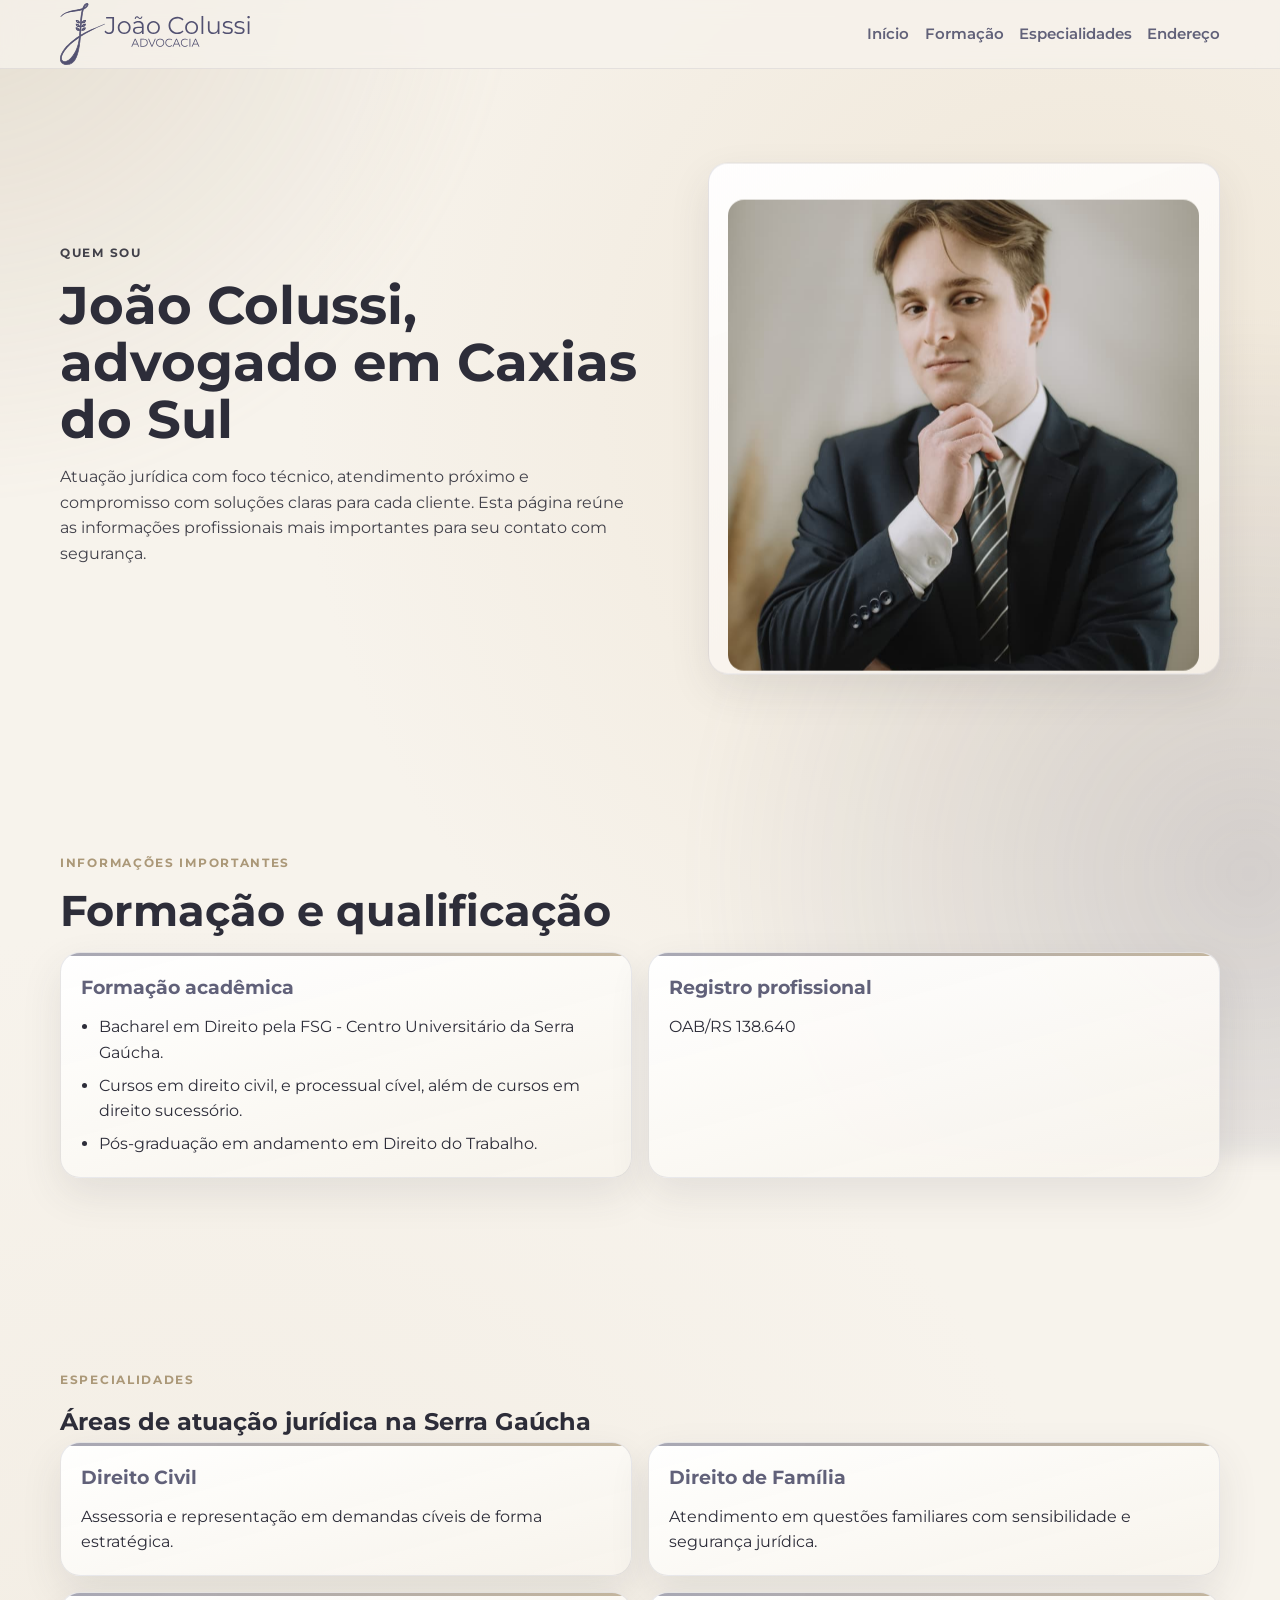
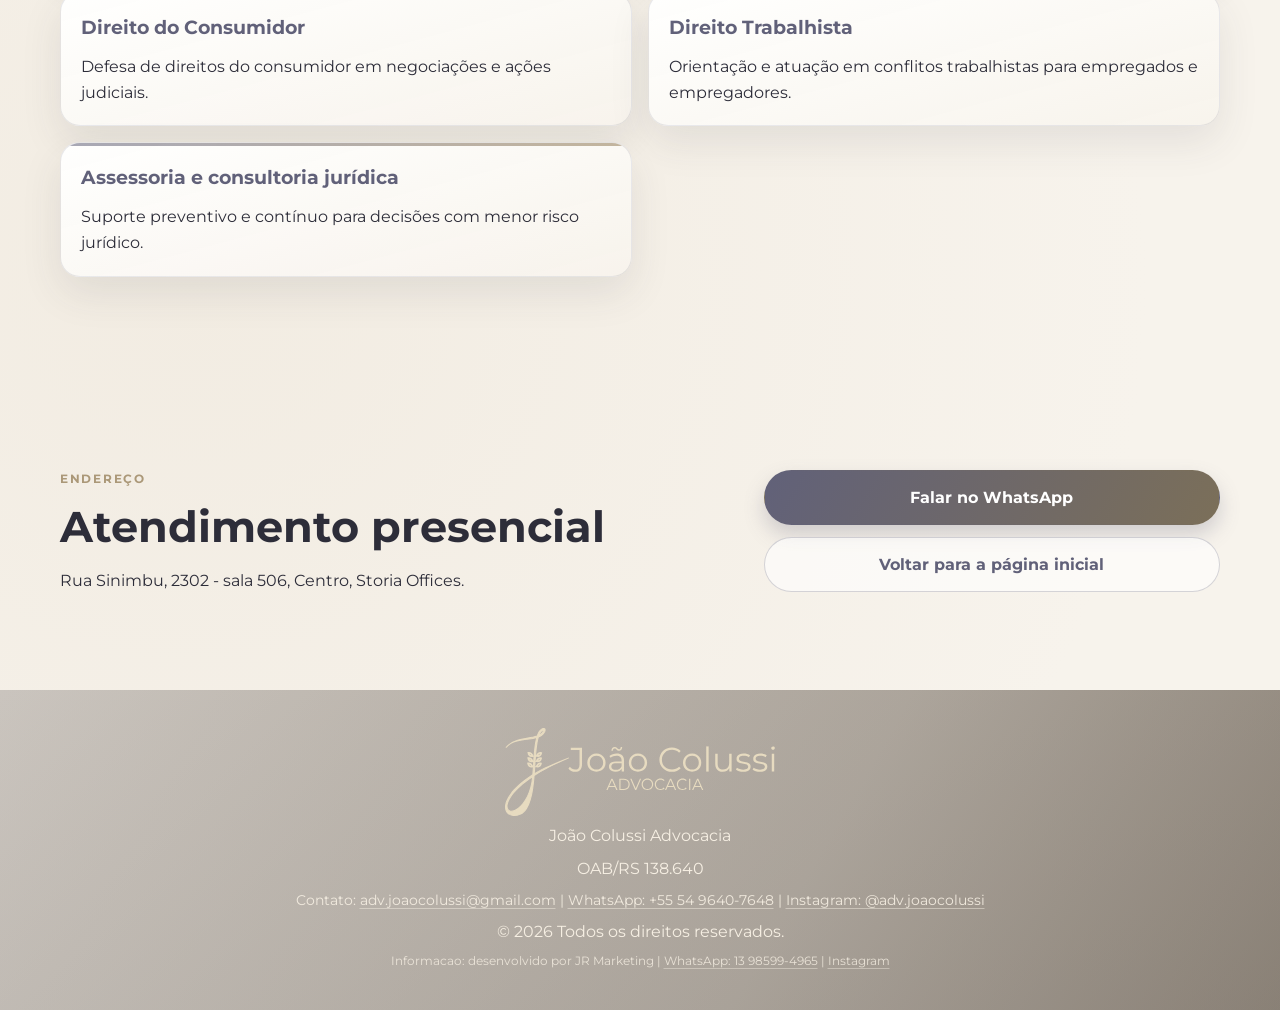
==== commit c0863801: "Ajusta ordem do contato no footer" ====
--- a/quem-sou.html
+++ b/quem-sou.html
@@ -163,7 +163,6 @@
       <img src="assets/img/logo-inverse.svg" alt="João Colussi Advocacia" class="footer-logo" />
       <p>João Colussi Advocacia</p>
       <p>OAB/RS 138.640</p>
-      <p>&copy; <span id="year"></span> Todos os direitos reservados.</p>
       <p class="footer-contact">
         Contato:
         <a href="mailto:adv.joaocolussi@gmail.com">adv.joaocolussi@gmail.com</a>
@@ -172,6 +171,7 @@
         |
         <a href="https://www.instagram.com/adv.joaocolussi/" target="_blank" rel="noopener noreferrer">Instagram: @adv.joaocolussi</a>
       </p>
+      <p>&copy; <span id="year"></span> Todos os direitos reservados.</p>
       <p class="footer-note">
         Informacao: desenvolvido por JR Marketing |
         <a href="https://wa.me/5513985994965" target="_blank" rel="noopener noreferrer">WhatsApp: 13 98599-4965</a>
